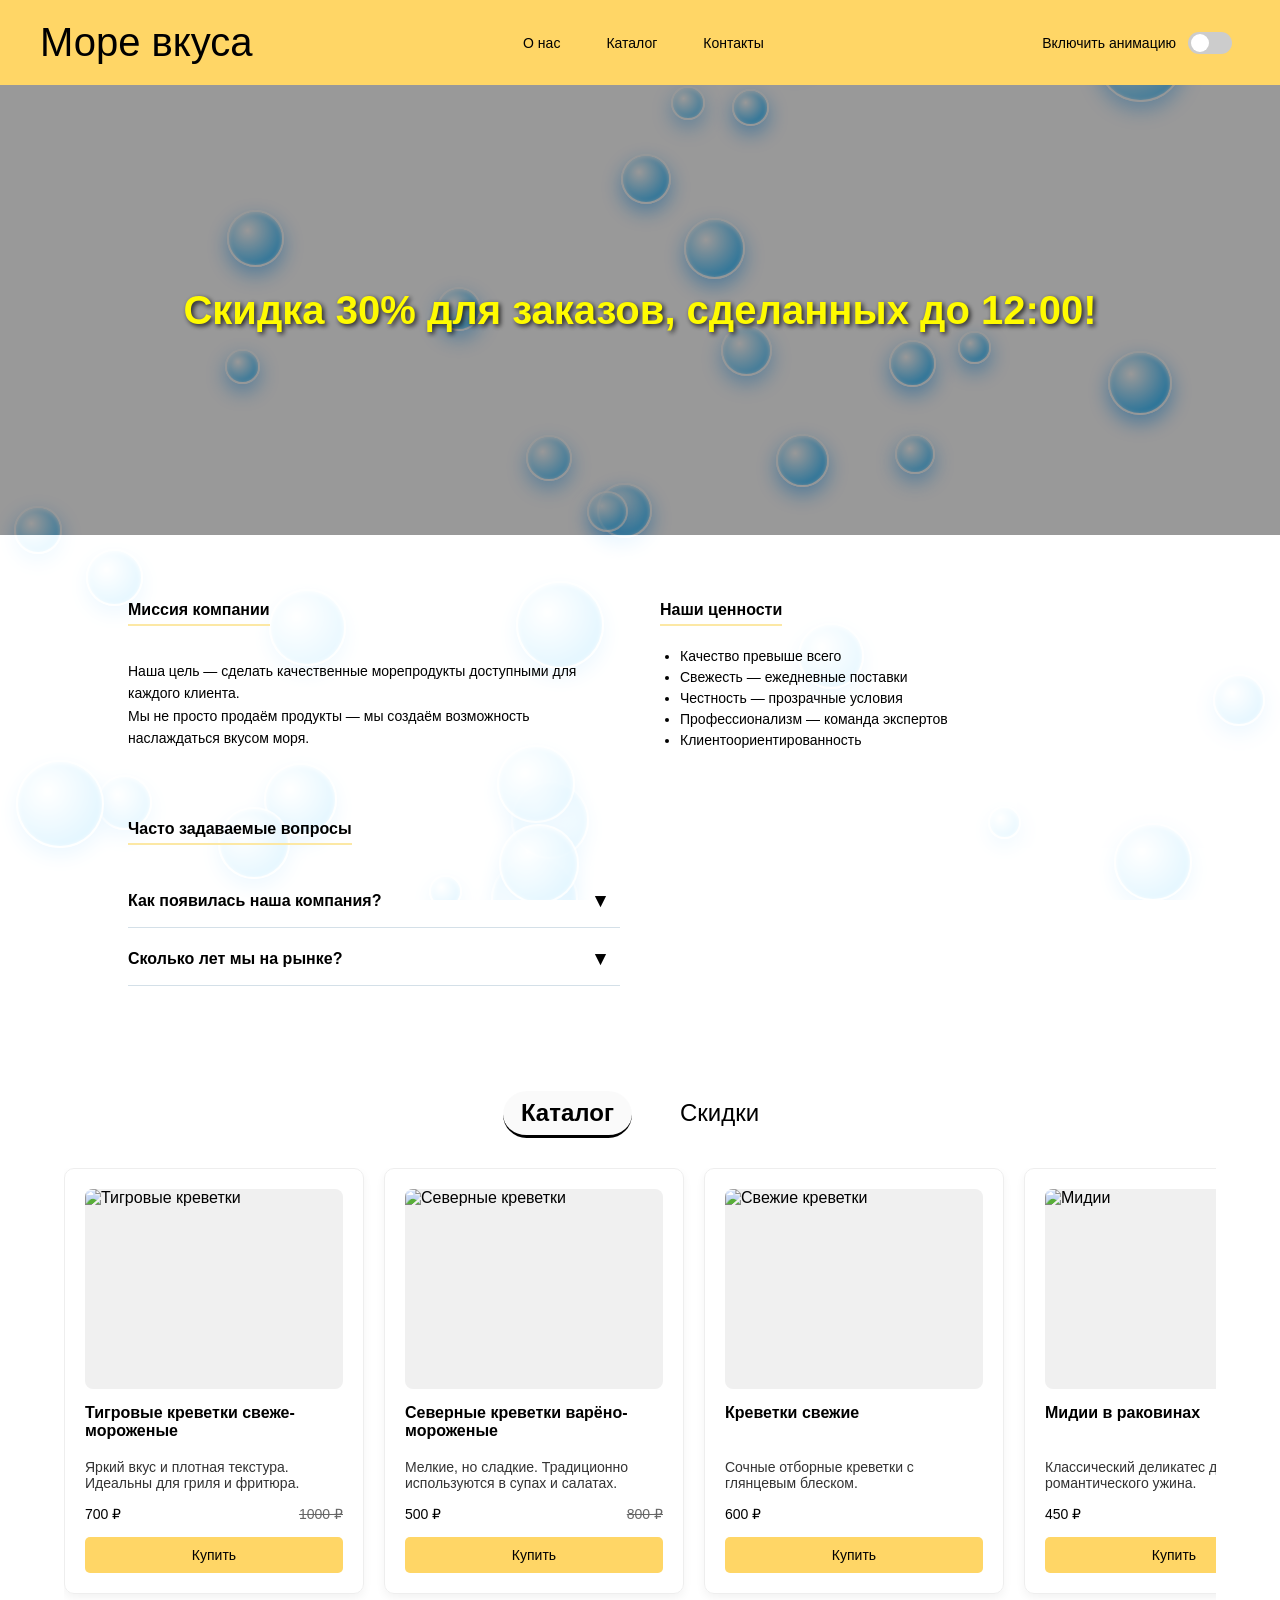
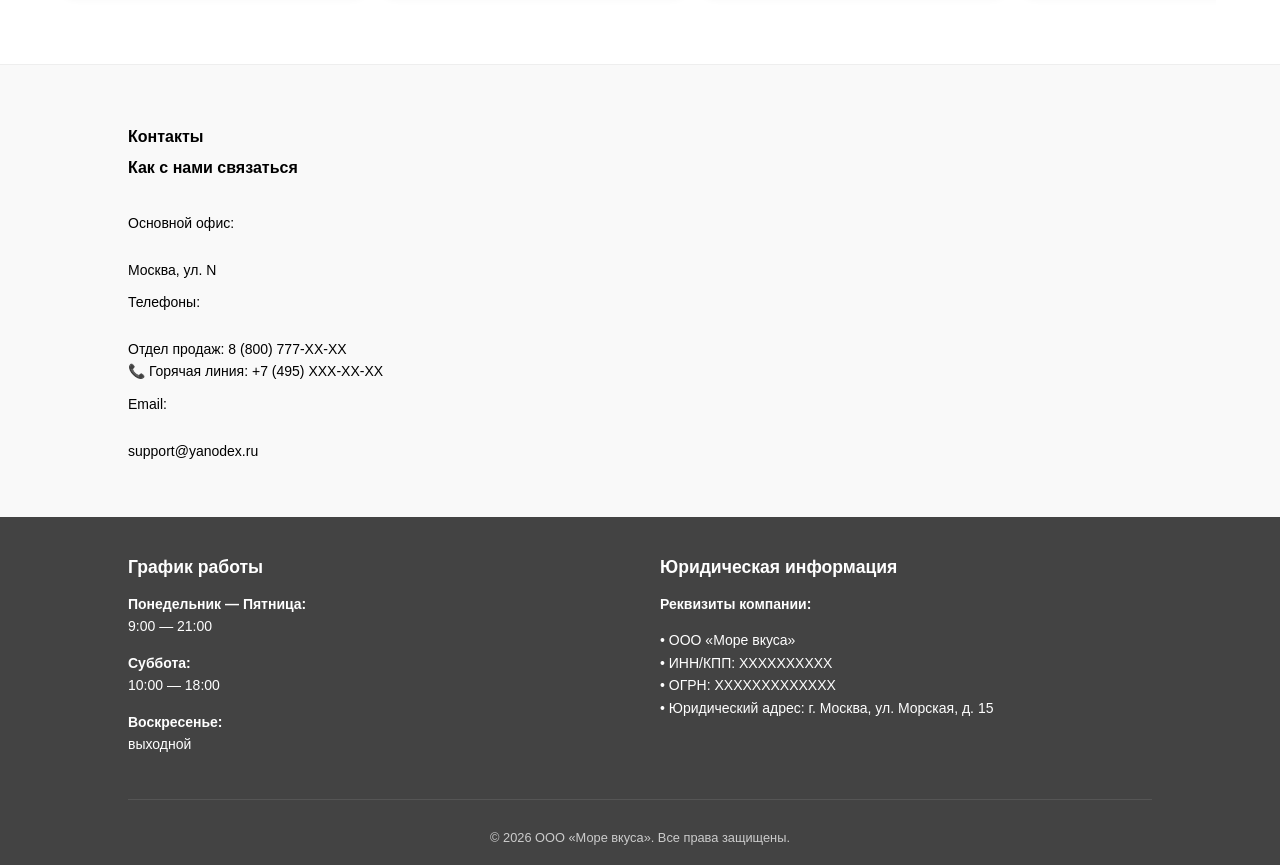
==== index.html @ c217e305 "Rename proect.html to index.html" ====
<!DOCTYPE html>
<html lang="ru">
<head>
    <meta charset="UTF-8">
    <meta name="viewport" content="width=device-width, initial-scale=1.0, user-scalable=yes">
    <title>Море вкуса</title>
    <link rel="stylesheet" href="style.css">
</head>
<body>
    <header>
        <h1 class="logo">Море вкуса</h1>
        <nav>
            <ul>
                <li><a href="#about">О нас</a></li>
                <li><a href="#catalog">Каталог</a></li>
                <li><a href="#contacts">Контакты</a></li>
            </ul>
        </nav>
        <div class="switch-container" id="animToggleContainer">
            <span>Включить анимацию</span>
            <div class="toggle-switch" id="animToggle"></div>
        </div>
    </header>
    <section class="hero">
        <div class="hero-text">Скидка 30% для заказов, сделанных до 12:00!</div>
    </section>
    <section id="about" class="about-section">
        <div class="content-wrapper">
            <!-- 1. Миссия -->
            <div class="mission-block">
                <h3>Миссия компании</h3>
                <p>Наша цель — сделать качественные морепродукты доступными для каждого клиента.<br>Мы не просто продаём продукты — мы создаём возможность наслаждаться вкусом моря.</p>
            </div>
            <div class="values-block">
                <h3>Наши ценности</h3>
                <ul class="values-list">
                    <li>Качество превыше всего</li>
                    <li>Свежесть — ежедневные поставки</li>
                    <li>Честность — прозрачные условия</li>
                    <li>Профессионализм — команда экспертов</li>
                    <li>Клиентоориентированность</li>
                </ul>
            </div>
            <div class="faq-block">
                <h3>Часто задаваемые вопросы</h3>
                <div class="faq-list">
                    <div class="faq-item">
                        <button class="faq-question">Как появилась наша компания?<span class="icon">▼</span></button>
                        <div class="faq-answer"><p>Наша компания родилась из идеи сделать жизнь людей удобнее. Группа энтузиастов объединилась, чтобы воплощать инновации и менять мир к лучшему.</p></div>
                    </div>
                    <div class="faq-item">
                        <button class="faq-question">Сколько лет мы на рынке?<span class="icon">▼</span></button>
                        <div class="faq-answer"><p>На рынке более 10 лет. За это время:</p><ul><li>Набрали серьёзный опыт</li><li>Создали надёжную клиентскую базу</li><li>Сформировали сильную команду</li><li>Не прекращаем развиваться</li></ul></div>
                    </div>
                </div>
            </div>
        </div>
    </section>
    <section id="catalog" class="catalog-section">
        <div class="tab-switch">
            <span class="tab-link active" data-tab="catalog">Каталог</span>
            <span class="tab-link" data-tab="discounts">Скидки</span>
        </div>
        <div id="tab-catalog" class="tab-content active">
            <div class="slider-container">
                <div class="product-card">
                    <img class="product-img" src="Тигровые креветки.jpeg" alt="Тигровые креветки">
                    <div class="product-title">Тигровые креветки свеже-мороженые</div>
                    <div class="product-desc">Яркий вкус и плотная текстура. Идеальны для гриля и фритюра.</div>
                    <div class="price-block"><span class="price">700 ₽</span><span class="old-price">1000 ₽</span></div>
                    <button class="order-btn">Купить</button>
                </div>
                <div class="product-card">
                    <img class="product-img" src="Северные креветки.jpeg" alt="Северные креветки">
                    <div class="product-title">Северные креветки варёно-мороженые</div>
                    <div class="product-desc">Мелкие, но сладкие. Традиционно используются в супах и салатах.</div>
                    <div class="price-block"><span class="price">500 ₽</span><span class="old-price">800 ₽</span></div>
                    <button class="order-btn">Купить</button>
                </div>
                <div class="product-card">
                    <img class="product-img" src="Свежие креветки.jpeg" alt="Свежие креветки">
                    <div class="product-title">Креветки свежие</div>
                    <div class="product-desc">Сочные отборные креветки с глянцевым блеском.</div>
                    <div class="price-block"><span class="price">600 ₽</span><span class="old-price" style="visibility: hidden;">-</span></div>
                    <button class="order-btn">Купить</button>
                </div>
                <div class="product-card">
                    <img class="product-img" src="Мидии в раковинах.jpeg" alt="Мидии">
                    <div class="product-title">Мидии в раковинах</div>
                    <div class="product-desc">Классический деликатес для романтического ужина.</div>
                    <div class="price-block"><span class="price">450 ₽</span><span class="old-price">550 ₽</span></div>
                    <button class="order-btn">Купить</button>
                </div>
                <div class="product-card">
                    <img class="product-img" src="Филе лосося.jpeg" alt="Лосось">
                    <div class="product-title">Филе лосося охлажденное</div>
                    <div class="product-desc">Премиальное качество, насыщенный цвет.</div>
                    <div class="price-block"><span class="price">1200 ₽</span><span class="old-price">1500 ₽</span></div>
                    <button class="order-btn">Купить</button>
                </div>
            </div>
        </div>
        <div id="tab-discounts" class="tab-content">
            <div class="slider-container">
                <div class="product-card">
                    <img class="product-img" src="Тигровые креветки.jpeg" alt="Тигровые креветки">
                    <div class="product-title">Тигровые креветки свеже-мороженые</div>
                    <div class="product-desc">Акция! Сочные гигантские креветки.</div>
                    <div class="price-block"><span class="price">700 ₽</span><span class="old-price">1000 ₽</span><span class="discount-badge">-30%</span></div>
                    <button class="order-btn">Купить</button>
                </div>
                <div class="product-card">
                    <img class="product-img" src="Северные креветки.jpeg" alt="Северные креветки">
                    <div class="product-title">Северные креветки варёно-мороженые</div>
                    <div class="product-desc">Сладкие и нежные, идеальная закуска.</div>
                    <div class="price-block"><span class="price">500 ₽</span><span class="old-price">800 ₽</span><span class="discount-badge">-37%</span></div>
                    <button class="order-btn">Купить</button>
                </div>
                <div class="product-card">
                    <img class="product-img" src="Мидии в раковинах.jpeg" alt="Мидии">
                    <div class="product-title">Мидии в раковинах</div>
                    <div class="product-desc">Нежнейшие мидии из чистых вод.</div>
                    <div class="price-block"><span class="price">450 ₽</span><span class="old-price">550 ₽</span><span class="discount-badge">-18%</span></div>
                    <button class="order-btn">Купить</button>
                </div>
                <div class="product-card">
                    <img class="product-img" src="Филе лосося.jpeg" alt="Лосось">
                    <div class="product-title">Филе лосося охлажденное</div>
                    <div class="product-desc">Стейки премиум-класса.</div>
                    <div class="price-block"><span class="price">1200 ₽</span><span class="old-price">1500 ₽</span><span class="discount-badge">-20%</span></div>
                    <button class="order-btn">Купить</button>
                </div>
            </div>
        </div>
    </section>
    <section id="contacts" class="contacts-section">
        <h2 class="section-title">Контакты</h2>
        <div class="contacts-grid">
            <div class="contact-col">
                <h3>Как с нами связаться</h3>
                <div class="contact-info">
                    <p><strong>Основной офис:</strong><br>Москва, ул. N</p>
                    <p><strong>Телефоны:</strong><br>Отдел продаж: 8 (800) 777-XX-XX<br>📞 Горячая линия: +7 (495) XXX-XX-XX</p>
                    <p><strong>Email:</strong><br>support@yanodex.ru</p>
                </div>
            </div>
        </div>
    </section>
    <footer class="footer">
        <div class="footer-content">
            <div class="footer-col"><h4>График работы</h4><p><strong>Понедельник — Пятница:</strong><br>9:00 — 21:00</p><p><strong>Суббота:</strong><br>10:00 — 18:00</p><p><strong>Воскресенье:</strong><br>выходной</p></div>
            <div class="footer-col"><h4>Юридическая информация</h4><p><strong>Реквизиты компании:</strong></p><ul><li>• ООО «Море вкуса»</li><li>• ИНН/КПП: XXXXXXXXXX</li><li>• ОГРН: XXXXXXXXXXXXX</li><li>• Юридический адрес: г. Москва, ул. Морская, д. 15</li></ul></div>
        </div>
        <div class="footer-bottom">© 2026 ООО «Море вкуса». Все права защищены.</div>
    </footer>
    <div class="bubbles-bg" id="bubblesContainer"></div>
    <div id="orderModal" class="modal">
        <div class="modal-content">
            <span class="close-modal">&times;</span>
            <h3>Оформление заказа</h3>
            <form id="orderForm">
                <div class="form-group"><label for="address">Адрес доставки *</label><input type="text" id="address" required placeholder="Улица, дом, квартира"></div>
                <div class="form-group"><label for="phone">Номер телефона *</label><input type="tel" id="phone" required placeholder="+7 (___) ___-__-__"></div>
                <div class="form-group"><label for="card">Номер карты *</label><input type="text" id="card" required placeholder="0000 0000 0000 0000" maxlength="19"></div>
                <button type="submit" class="submit-btn">Отправить</button>
            </form>
        </div>
    </div>
    <div id="loadingModal" class="loading-modal">
        <div class="loading-content">
            <span class="close-modal" id="closeLoading">&times;</span>
            <div class="loading-dots"><div class="dot"></div><div class="dot"></div><div class="dot"></div></div>
        </div>
    </div>
    <div id="successModal" class="success-modal">
        <div class="success-content">
            <span class="close-modal" id="closeSuccess">&times;</span>
            <div class="success-text">Отправка формы завершена!<br>Ожидайте получение заказа в течение 2 часов!</div>
            <svg class="success-checkmark" xmlns="http://www.w3.org/2000/svg" viewBox="0 0 52 52">
                <path class="checkmark-check" fill="none" d="M14.1 27.2l7.1 7.2 16.7-16.8"/>
            </svg>
        </div>
    </div>
    <script src="script.js"></script>
</body>
</html>
---- style.css ----
body {
    font-family: 'Inter', sans-serif;
    margin: 0;
    padding: 0;
    color: #000000;
    background-color: #fff;
    position: relative;
    font-size: 16px;
    font-weight: 400;
}
a { text-decoration: none; color: inherit; }
ul { list-style: none; padding: 0; margin: 0; }
.bubbles-bg {
    position: fixed;
    top: 0;
    left: 0;
    width: 100%;
    height: 100%;
    pointer-events: none;
    z-index: 0;
    overflow: hidden;
}
.bubble-static, .bubble-animated {
    position: absolute;
    border-radius: 50%;
    background: radial-gradient(circle at 35% 35%, #ffffff, #00aaff);
    box-shadow: 0 8px 20px rgba(0, 150, 255, 0.5), inset 0 1px 4px rgba(255,255,255,0.9);
    border: 2px solid rgba(255, 255, 255, 0.95);
    will-change: transform;
}
@keyframes floatUp {
    0% { transform: translateY(0) translateX(0) scale(1); opacity: 0.95; }
    50% { transform: translateY(-50vh) translateX(15px) scale(1.1); opacity: 0.85; }
    100% { transform: translateY(-110vh) translateX(-15px) scale(0.7); opacity: 0; }
}
header {
    background-color: #FFD666;
    padding: 20px 40px;
    display: flex;
    justify-content: space-between;
    align-items: center;
    flex-wrap: wrap;
    gap: 10px 20px;
    position: relative;
    z-index: 10;
    color: #000000;
}
.logo { font-size: 2.5rem; font-weight: normal; margin: 0; }
nav ul { display: flex; gap: 30px; align-items: center; flex-wrap: wrap; }
nav a {
    font-size: 0.875rem;
    font-weight: 400;
    color: #000000;
    transition: all 0.2s ease;
    padding: 5px 8px;
    border-radius: 8px;
}
nav a:hover {
    background-color: rgba(0,0,0,0.05);
    transform: translateY(-1px);
    color: #FFC117;
}
nav a:active {
    transform: translateY(1px);
    color: #BE9010;
}
.switch-container {
    display: flex;
    align-items: center;
    gap: 12px;
    font-size: 0.875rem;
    font-weight: 400;
    cursor: pointer;
    user-select: none;
    white-space: nowrap;
    color: #000000;
    padding: 5px 8px;
    border-radius: 30px;
    transition: background 0.2s;
}
.switch-container:hover { background-color: rgba(0,0,0,0.05); }
.switch-container:active { transform: scale(0.98); }
.toggle-switch {
    width: 44px; height: 22px; background-color: #ccc; border-radius: 22px;
    position: relative; cursor: pointer; transition: background-color 0.25s ease;
}
.toggle-switch::after {
    content: ''; position: absolute; width: 18px; height: 18px;
    background-color: white; border-radius: 50%; top: 2px; left: 3px;
    transition: left 0.25s ease;
}
.toggle-switch.active { background-color: #2c7da0; }
.toggle-switch.active::after { left: 23px; }
.hero {
    position: relative;
    height: 50vh;
    background-image: url('Баннер.jpg');
    background-size: cover;
    background-position: center;
    display: flex;
    justify-content: center;
    align-items: center;
    z-index: 1;
}
.hero::before {
    content: '';
    position: absolute;
    top: 0;
    left: 0;
    width: 100%;
    height: 100%;
    background: rgba(0, 0, 0, 0.4);
    z-index: 1;
}
.hero-text {
    position: relative;
    z-index: 2;
    font-size: 2.5rem;
    color: #fffb00;
    font-weight: bold;
    text-shadow: 2px 2px 5px rgba(0,0,0,0.8);
    text-align: center;
    padding: 20px;
}
.about-section {
    padding: 50px 10%;
    background: rgba(255, 255, 255, 0.85);
    position: relative;
    z-index: 1;
}
.content-wrapper {
    display: grid;
    grid-template-columns: 1fr 1fr;
    gap: 40px;
    align-items: start;
}
.mission-block {
    grid-column: 1;
    grid-row: 1;
}
.values-block {
    grid-column: 2;
    grid-row: 1 / 3;
}
.faq-block {
    grid-column: 1;
    grid-row: 2;
}
h3, .section-title, .product-title, .faq-question {
    font-size: 1rem;
    font-weight: 700;
}
h3 {
    border-bottom: 2px solid #fce8a5;
    display: inline-block;
    padding-bottom: 5px;
    margin-bottom: 20px;
    color: #000000;
}
p, .about-section p, .faq-answer p, .faq-answer li,
.contact-info p, .contact-info strong,
.footer-col p, .footer-col li,
.values-list li,
.modal-content p, .success-text,
.form-group label,
.tab-content p:not(.product-desc):not(.price-block) {
    font-size: 0.875rem;
    font-weight: 400;
    color: #000000;
    line-height: 1.6;
}
.values-list {
    padding-left: 0;
    margin-left: 20px;
}
.values-list li {
    list-style-type: disc;
    list-style-position: outside;
    line-height: 1.5;
}
.faq-list { margin-top: 10px; }
.faq-item { border-bottom: 1px solid #d4e0e8; margin-bottom: 5px; }
.faq-question {
    background: none; border: none; width: 100%; text-align: left;
    padding: 15px 10px 15px 0;
    cursor: pointer; display: flex; justify-content: space-between;
    align-items: center;
    transition: all 0.2s;
    border-radius: 8px;
}
.faq-question:hover {
    background-color: rgba(0,0,0,0.03);
    padding-left: 8px;
}
.faq-question:active { transform: scale(0.99); }
.faq-question .icon { font-size: 1.2rem; transition: transform 0.2s; color: #000000; }
.faq-item.active .faq-question .icon { transform: rotate(180deg); }
.faq-answer {
    max-height: 0; overflow: hidden; transition: max-height 0.3s ease-out;
}
.faq-item.active .faq-answer {
    max-height: 250px; transition: max-height 0.4s ease-in; margin-bottom: 15px;
}
.catalog-section {
    padding: 50px 5%;
    background: rgba(255, 255, 255, 0.88);
    position: relative;
    z-index: 1;
}
.tab-switch {
    display: flex; justify-content: center; gap: 30px; margin-bottom: 30px;
}
.tab-switch span {
    font-size: 1.5rem;
    font-weight: 400;
    cursor: pointer; padding: 8px 18px; border-bottom: 3px solid transparent;
    color: #000000; transition: all 0.2s; border-radius: 40px;
}
.tab-switch span:hover {
    background-color: rgba(0,0,0,0.04);
    transform: translateY(-2px);
}
.tab-switch span:active { transform: translateY(1px); }
.tab-switch span.active {
    color: #000000; border-bottom-color: #000000; font-weight: bold;
    background-color: rgba(0,0,0,0.02);
}
.tab-content { display: none; }
.tab-content.active { display: block; }
.slider-container {
    width: 100%; overflow-x: auto; scroll-snap-type: x mandatory;
    display: flex; gap: 20px; padding-bottom: 20px; scrollbar-width: thin;
}
.slider-container::-webkit-scrollbar { height: 8px; }
.slider-container::-webkit-scrollbar-thumb { background: #ccc; border-radius: 4px; }
.product-card {
    flex: 0 0 300px;
    scroll-snap-align: start;
    border: 1px solid #eee;
    border-radius: 10px;
    padding: 20px;
    display: flex;
    flex-direction: column;
    background: rgba(255, 255, 255, 0.95);
    box-shadow: 0 4px 10px rgba(0,0,0,0.05);
    transition: transform 0.2s, box-shadow 0.2s;
    color: #000000;
    box-sizing: border-box;
}
.product-card:hover {
    transform: translateY(-8px);
    box-shadow: 0 12px 20px rgba(0,0,0,0.1);
}
.product-img {
    width: 100%;
    height: 200px;
    object-fit: cover;
    border-radius: 8px;
    margin-bottom: 15px;
    background-color: #f0f0f0;
    transition: transform 0.2s;
}
.product-card:hover .product-img {
    transform: scale(1.02);
}
.product-title {
    margin-bottom: 10px;
    height: 45px;
    color: #000000;
}
.product-desc {
    font-size: 0.875rem;
    font-weight: 400;
    color: #333;
    margin-bottom: 15px;
    flex-grow: 1;
}
.price-block {
    display: flex; justify-content: space-between; align-items: center;
    margin-bottom: 15px;
    font-size: 0.875rem;
    font-weight: 400;
    color: #000000;
}
.price { color: #000000; }
.old-price { text-decoration: line-through; color: #666; font-size: 0.875rem; }
.discount-badge {
    background-color: #FF0000;
    color: white;
    padding: 3px 8px;
    border-radius: 10px;
    font-size: 0.875rem;
    font-weight: 400;
}
.order-btn,
.submit-btn {
    background-color: #FFD666;
    color: #000000;
    border: none;
    padding: 10px;
    width: 100%;
    border-radius: 5px;
    cursor: pointer;
    font-size: 0.875rem;
    font-weight: 400;
    transition: all 0.2s;
}
.order-btn:hover,
.submit-btn:hover {
    background-color: #FFC117;
    transform: scale(1.02);
}
.order-btn:active,
.submit-btn:active {
    background-color: #BE9010;
    transform: scale(0.98);
}
.modal {
    display: none;
    position: fixed;
    top: 0;
    left: 0;
    width: 100%;
    height: 100%;
    background: rgba(0,0,0,0.5);
    z-index: 1000;
    justify-content: center;
    align-items: center;
}
.modal-content {
    background: #fff;
    padding: 30px;
    border-radius: 16px;
    max-width: 400px;
    width: 90%;
    position: relative;
    box-shadow: 0 10px 30px rgba(0,0,0,0.3);
    color: #000000;
    animation: fadeInScale 0.2s ease;
}
@keyframes fadeInScale {
    from { opacity: 0; transform: scale(0.95); }
    to { opacity: 1; transform: scale(1); }
}
.modal-content h3 { margin-top: 0; text-align: center; color: #000000; }
.close-modal {
    position: absolute;
    top: 12px;
    right: 15px;
    font-size: 28px;
    font-weight: bold;
    cursor: pointer;
    color: #333;
    background: rgba(255, 255, 255, 0.85);
    width: 32px;
    height: 32px;
    line-height: 30px;
    text-align: center;
    border-radius: 50%;
    transition: 0.2s;
    z-index: 1010;
}
.close-modal:hover {
    background: #e0e0e0;
    color: #FFC117;
    transform: scale(1.05);
}
.close-modal:active {
    transform: scale(0.95);
    color: #BE9010;
}
.form-group { margin-bottom: 15px; }
.form-group label { display: block; margin-bottom: 5px; font-weight: 400; color: #000000; }
.form-group input {
    width: 100%; padding: 10px; border: 1px solid #ccc; border-radius: 8px;
    font-size: 1rem; box-sizing: border-box; color: #000000;
    transition: border 0.2s, box-shadow 0.2s;
}
.form-group input:focus {
    outline: none;
    border-color: #00aaff;
    box-shadow: 0 0 0 2px rgba(0,170,255,0.2);
}
.loading-modal {
    display: none;
    position: fixed;
    top: 0;
    left: 0;
    width: 100%;
    height: 100%;
    background: rgba(0,0,0,0.5);
    z-index: 1100;
    justify-content: center;
    align-items: center;
}
.loading-content {
    background: #fff;
    width: 400px;
    height: 300px;
    border-radius: 16px;
    position: relative;
    display: flex;
    justify-content: center;
    align-items: center;
    animation: fadeInScale 0.2s ease;
}
.loading-dots { display: flex; gap: 20px; }
.dot {
    width: 30px;
    height: 30px;
    border-radius: 50%;
    background: #D9D9D9; /* начальный цвет */
    animation: bounce 1.4s infinite ease-in-out both;
}
.dot:nth-child(1) { animation-delay: -0.32s; }
.dot:nth-child(2) { animation-delay: -0.16s; }
@keyframes bounce {
    0%, 80%, 100% {
        transform: scale(0);
        background: #D9D9D9;
    }
    40% {
        transform: scale(1);
        background: #3FA8FF;
    }
}
.success-modal {
    display: none;
    position: fixed;
    top: 0;
    left: 0;
    width: 100%;
    height: 100%;
    background: rgba(0,0,0,0.5);
    z-index: 1200;
    justify-content: center;
    align-items: center;
}
.success-content {
    background: #fff;
    width: 400px;
    height: 300px;
    border-radius: 16px;
    position: relative;
    display: flex;
    flex-direction: column;
    justify-content: center;
    align-items: center;
    text-align: center;
    padding: 20px;
    animation: fadeInScale 0.2s ease;
}
.success-checkmark { 
    width: 100px; 
    height: 100px; 
    margin-top: 20px;
    margin-bottom: 0;
}
.checkmark-check {
    transform-origin: 50% 50%; 
    stroke-dasharray: 60; 
    stroke-dashoffset: 60;
    stroke: #4caf50;
    stroke-width: 4;
    stroke-linecap: round;
    stroke-linejoin: round;
    fill: none;
    animation: stroke 0.5s cubic-bezier(0.65, 0, 0.45, 1) 0.2s forwards;
}
@keyframes stroke { 
    100% { stroke-dashoffset: 0; } 
}
.success-text { font-size: 0.875rem; color: #000000; line-height: 1.5; }
.contacts-section {
    padding: 50px 10%;
    background: rgba(249, 249, 249, 0.9);
    border-top: 1px solid #eee;
    position: relative;
    z-index: 1;
}
.contacts-grid { display: flex; flex-wrap: wrap; gap: 40px; }
.contact-col { flex: 1; min-width: 250px; }
.contact-col h3 { margin-top: 0; border: none; color: #000000; }
.contact-info p { margin: 5px 0; color: #000000; }
.contact-info strong { display: block; margin-top: 10px; margin-bottom: 2px; color: #000000; }
.footer {
    background-color: rgba(51, 51, 51, 0.92);
    color: #ffffff;
    padding: 40px 10% 20px;
    position: relative;
    z-index: 1;
}
.footer-content {
    display: flex;
    flex-wrap: wrap;
    gap: 40px;
    margin-bottom: 30px;
    padding-bottom: 30px;
    border-bottom: 1px solid #555;
}
.footer-col {
    flex: 1 1 200px;
    min-width: 180px;
}
.footer-col h4 { color: #ffffff; margin-top: 0; margin-bottom: 15px; font-size: 1.1rem; }
.footer-col p, .footer-col ul, .footer-col li { color: #ffffff; }
.footer-bottom { text-align: center; font-size: 0.8rem; color: #cccccc; }
@media (max-width: 768px) {
    .hero { height: 40vh; }
    .hero-text { font-size: 1.5rem; padding: 15px; }
}
@media (max-width: 1024px) {
    header { padding: 15px 30px; }
    .logo { font-size: 2rem; }
    nav ul { gap: 20px; }
    .about-section, .catalog-section, .contacts-section, .footer { 
        padding-left: 6%; 
        padding-right: 6%; 
    }
    .content-wrapper { gap: 30px; }
    .product-card { flex: 0 0 280px; padding: 15px; }
    .product-img { height: 170px; }
    .modal-content, .loading-content, .success-content { 
        max-width: 90%; 
        width: 450px; 
    }
}
@media (max-width: 767px) {
    header { 
        padding: 10px 15px;
        flex-direction: row;
        flex-wrap: wrap;
        gap: 8px 15px;
    }
    .logo { font-size: 1.4rem; }
    nav ul { gap: 8px; flex-wrap: wrap; }
    nav a { 
        font-size: 0.625rem;
        padding: 4px 6px;
    }
    .switch-container {
        font-size: 0.625rem;
        gap: 6px;
    }
    .switch-container span {
        font-size: 0.625rem;
    }
    .hero { height: 35vh; }
    .hero-text { 
        font-size: 1.3rem; 
        padding: 10px;
    }
    .about-section, .catalog-section, .contacts-section, .footer { 
        padding-left: 4%; 
        padding-right: 4%;
        padding-top: 30px;
        padding-bottom: 30px;
    }
    .content-wrapper {
        display: flex;
        flex-direction: column;
        gap: 25px;
    }
    .mission-block { order: 1; }
    .values-block { order: 2; }
    .faq-block   { order: 3; }
    h3, .section-title, .product-title, .faq-question {
        font-size: 0.75rem;
        font-weight: 700;
    }
    h3 { 
        font-size: 0.75rem;
        margin-bottom: 15px;
    }
    .about-section p, .faq-answer p, .faq-answer li,
    .contact-info p, .contact-info strong,
    .footer-col p, .footer-col li,
    .values-list li,
    .modal-content p, .success-text,
    .form-group label,
    .tab-content p:not(.product-desc):not(.price-block) {
        font-size: 0.625rem;
        font-weight: 400;
    }
    .product-desc,
    .price-block,
    .price,
    .old-price,
    .discount-badge,
    .order-btn,
    .submit-btn {
        font-size: 0.875rem;
        font-weight: 400;
    }   
    .faq-list { margin-top: 15px; }
    .values-list { margin-top: 10px; }
    .product-card {
        flex: 0 0 300px;
        width: 300px;
        height: 450px;
        padding: 10px;
        box-sizing: border-box;
        scroll-snap-align: center;
        display: flex;
        flex-direction: column;
        justify-content: space-between;
    }
    .product-img {
        width: 250px;
        height: 250px;
        object-fit: cover;
        margin: 0 auto 10px auto;
        border-radius: 8px;
    }
    .product-title {
        height: auto;
        font-size: 0.875rem;
        margin-bottom: 5px;
        text-align: left;
    }
    .product-desc {
        font-size: 0.875rem;
        margin-bottom: 8px;
        text-align: left;
        flex-grow: 0;
    }
    .price-block {
        font-size: 0.875rem;
        margin-bottom: 8px;
        justify-content: space-between;
    }
    .order-btn {
        font-size: 0.875rem;
        padding: 8px;
        margin-top: auto;
    }
    .tab-switch {
        gap: 15px;
        margin-bottom: 20px;
    }
    .tab-switch span {
        font-size: 0.75rem;
        font-weight: 400;
        padding: 6px 15px;
    }
    .modal-content, .loading-content, .success-content { 
        width: 92%; 
        padding: 20px; 
        max-width: 350px;
    }
    .loading-content { 
        width: 280px; 
        height: 220px; 
    }
    .success-content { 
        width: 280px; 
        height: 280px;
        flex-direction: column;
        justify-content: center;
    }
    .success-checkmark {
        width: 80px;
        height: 80px;
        margin-top: 15px;
    }
    .success-text { 
        font-size: 0.875rem;
    }
    .dot { 
        width: 22px; 
        height: 22px; 
    }
    .close-modal { 
        font-size: 24px; 
        width: 28px; 
        height: 28px; 
        line-height: 26px; 
        top: 8px; 
        right: 12px; 
    }
    .contacts-grid {
        flex-direction: column;
        gap: 20px;
    }
    .footer-content {
        gap: 20px;
    }
    .footer-col {
        flex: 1 1 150px;
        min-width: 120px;
    }
}
@media (max-width: 480px) {
    .logo { font-size: 1.2rem; }
    .hero-text { font-size: 1.0rem; }
    nav ul { 
        gap: 5px;
        flex-wrap: wrap;
        justify-content: center;
    }
    nav a { 
        font-size: 0.6rem;
        padding: 3px 5px;
    }
    .switch-container span {
        display: none;
    }
    .product-card {
        flex: 0 0 280px;
        width: 280px;
        height: 450px;
        padding: 8px;
    }
    .product-img {
        width: 230px;
        height: 230px;
    }
    .footer-col {
        flex: 1 1 100%;
        min-width: 100%;
    }
}
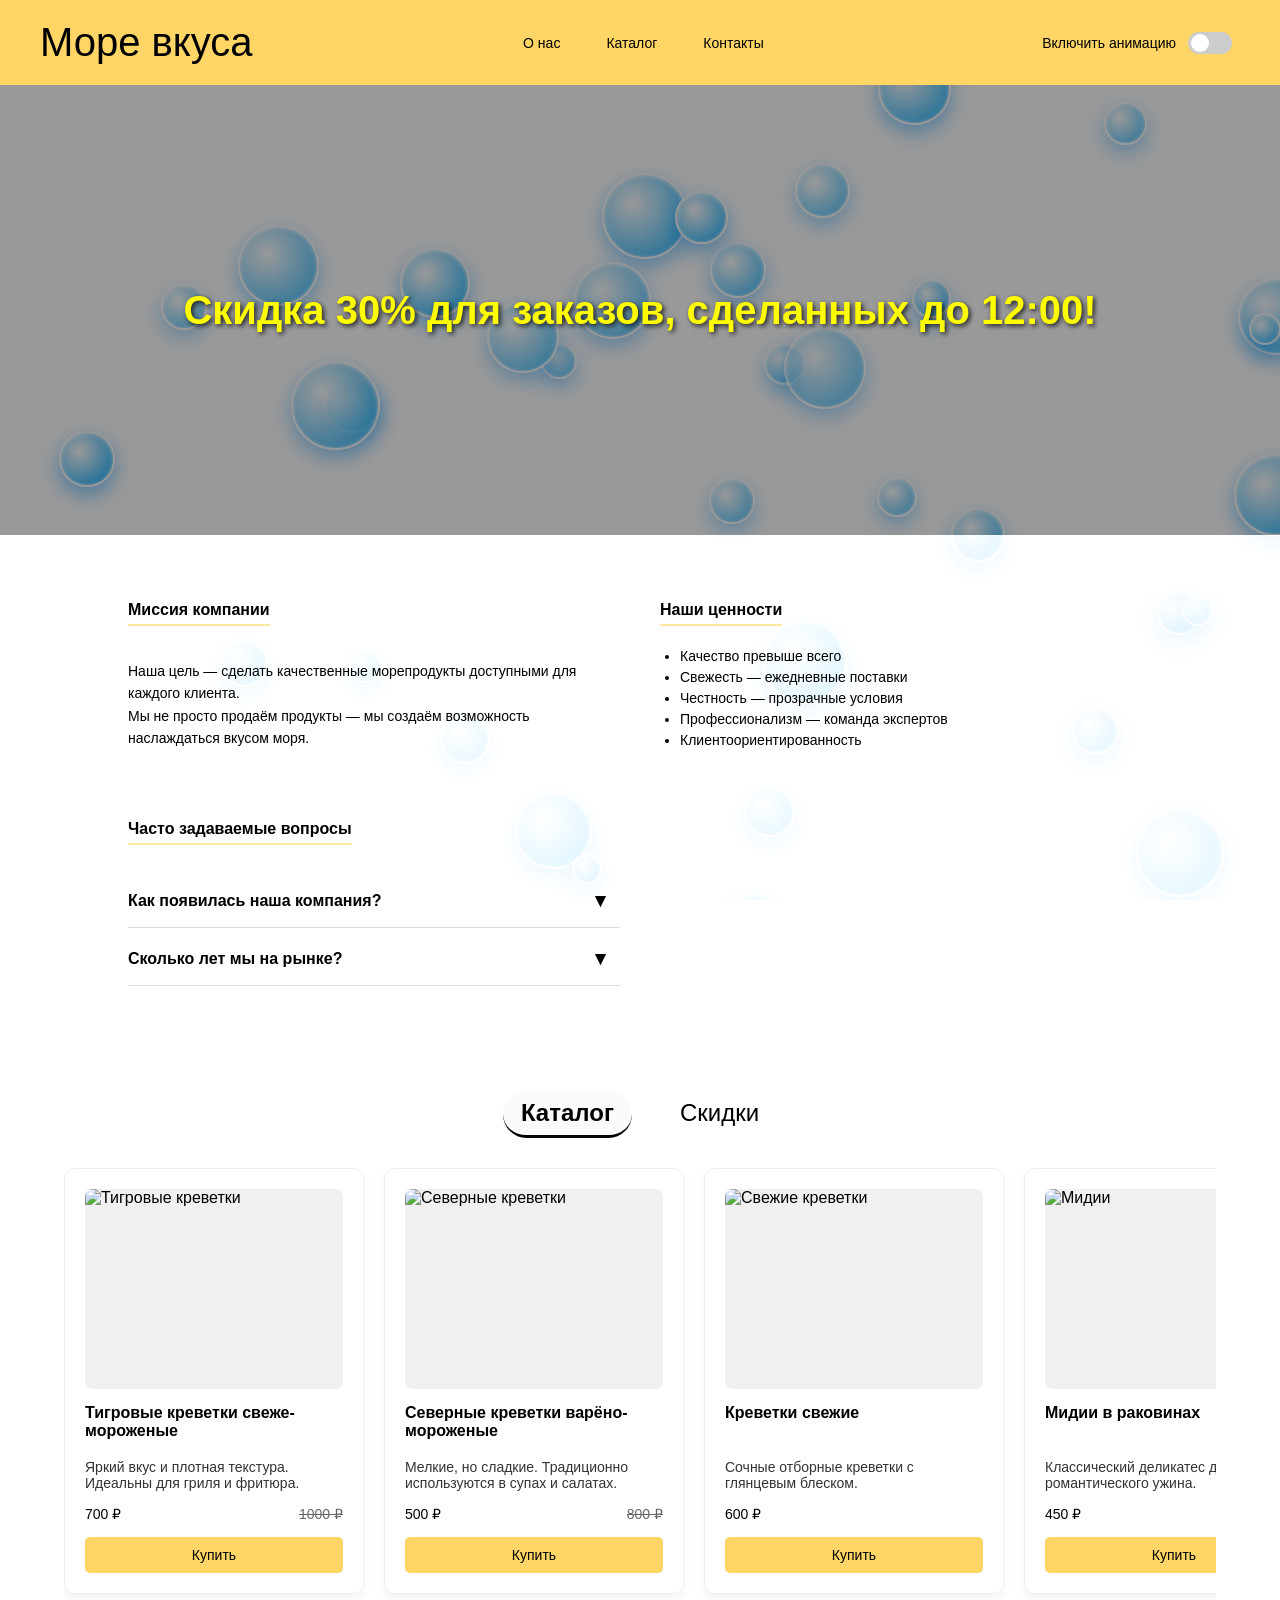
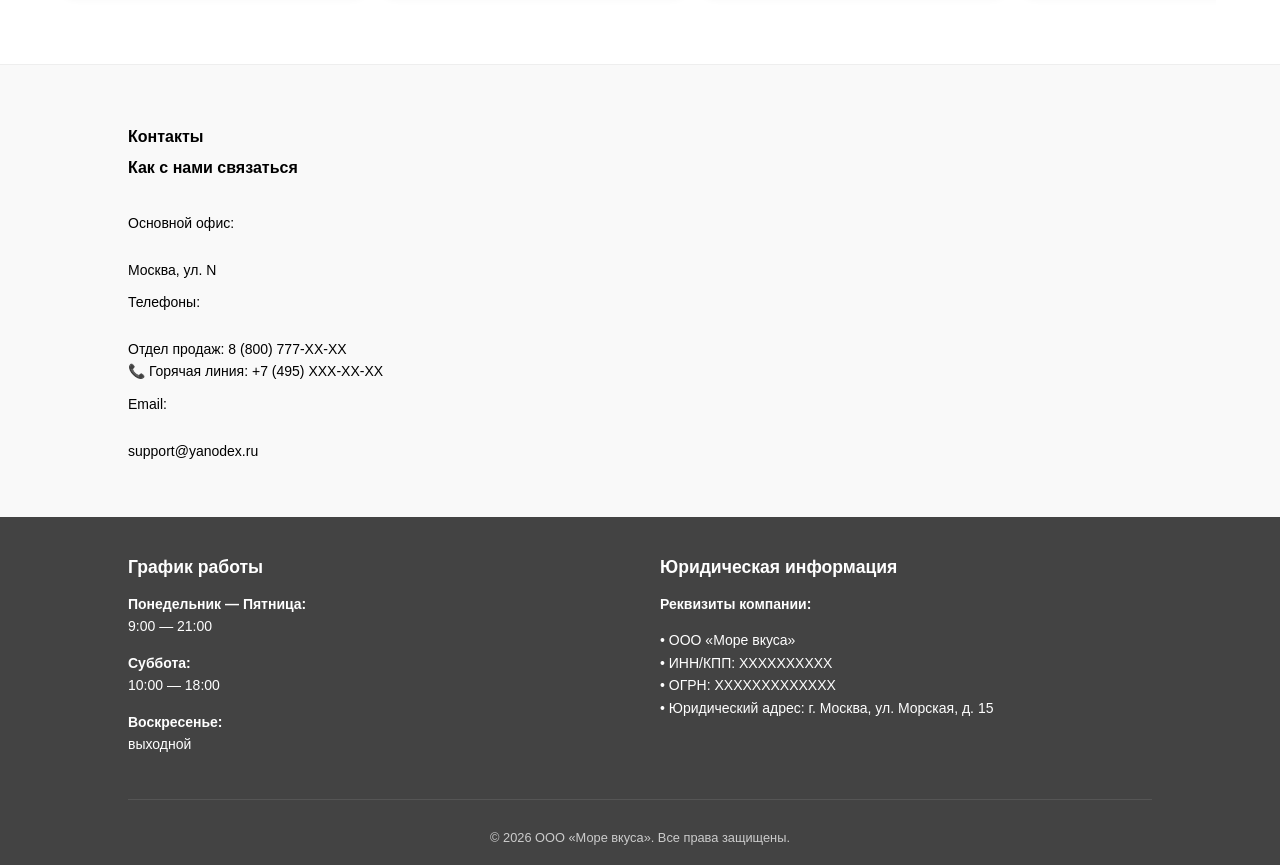
==== commit 379b044d: "Update index.html" ====
--- a/index.html
+++ b/index.html
@@ -26,7 +26,6 @@
     </section>
     <section id="about" class="about-section">
         <div class="content-wrapper">
-            <!-- 1. Миссия -->
             <div class="mission-block">
                 <h3>Миссия компании</h3>
                 <p>Наша цель — сделать качественные морепродукты доступными для каждого клиента.<br>Мы не просто продаём продукты — мы создаём возможность наслаждаться вкусом моря.</p>
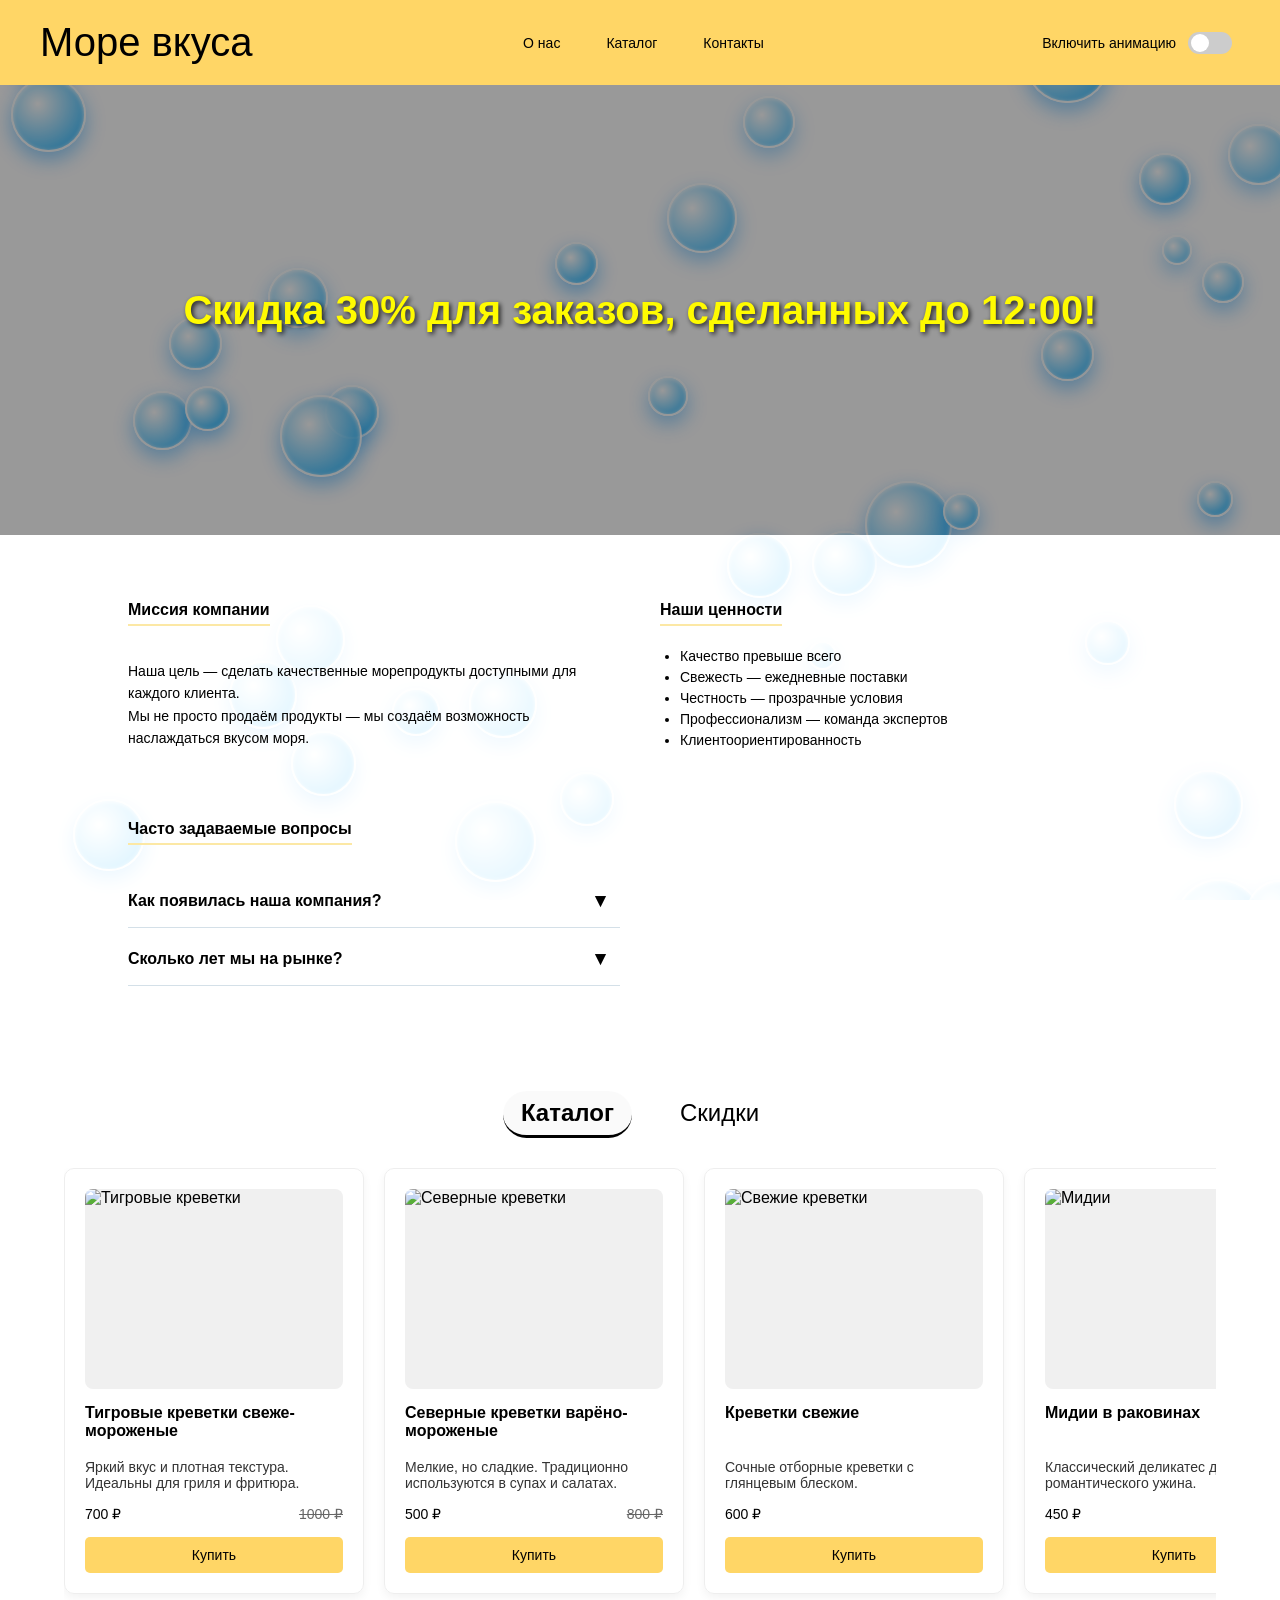
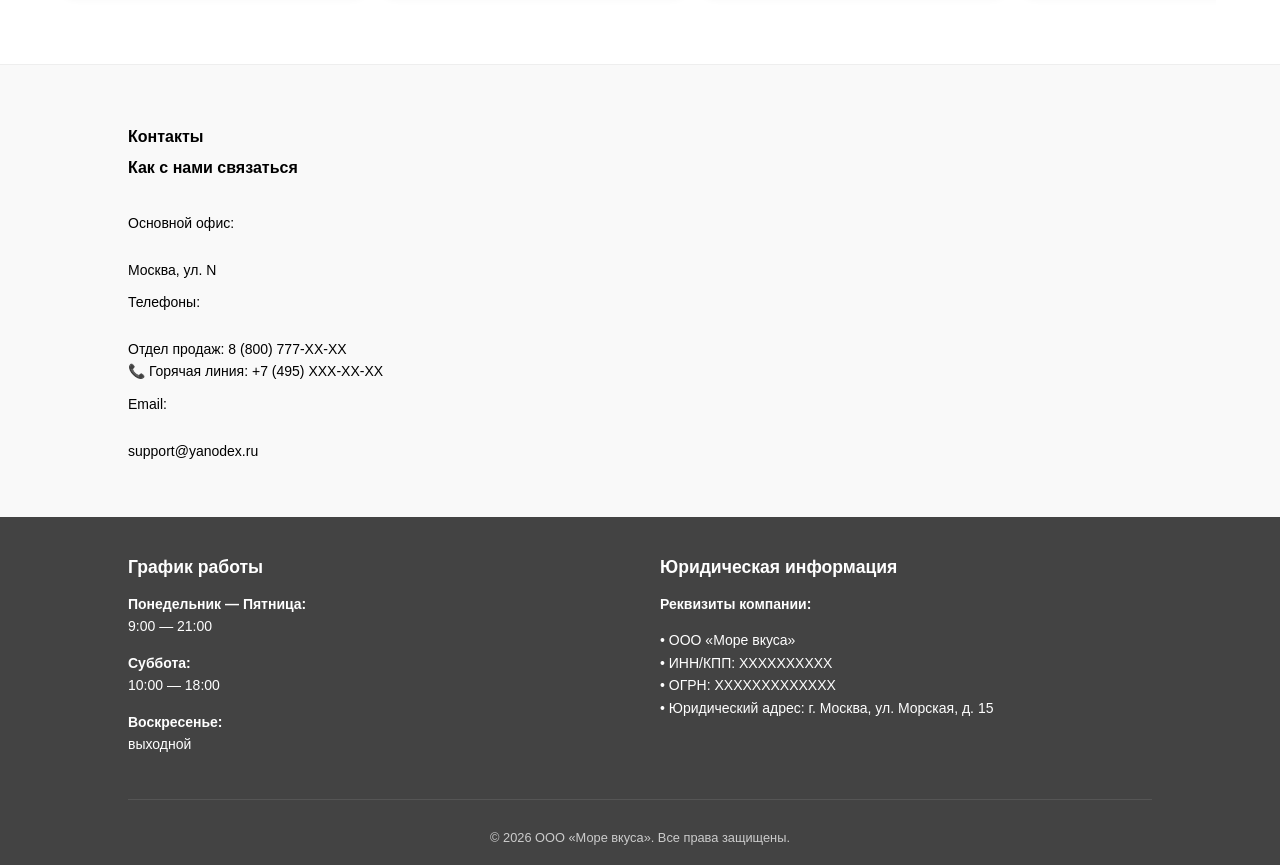
==== commit 7e76054a: "Update index.html" ====
--- a/index.html
+++ b/index.html
@@ -63,35 +63,35 @@
         <div id="tab-catalog" class="tab-content active">
             <div class="slider-container">
                 <div class="product-card">
-                    <img class="product-img" src="Тигровые креветки.jpeg" alt="Тигровые креветки">
+                    <img class="product-img" src="images/tigrovie.jpeg" alt="Тигровые креветки">
                     <div class="product-title">Тигровые креветки свеже-мороженые</div>
                     <div class="product-desc">Яркий вкус и плотная текстура. Идеальны для гриля и фритюра.</div>
                     <div class="price-block"><span class="price">700 ₽</span><span class="old-price">1000 ₽</span></div>
                     <button class="order-btn">Купить</button>
                 </div>
                 <div class="product-card">
-                    <img class="product-img" src="Северные креветки.jpeg" alt="Северные креветки">
+                    <img class="product-img" src="images/sevcrevetki.jpeg" alt="Северные креветки">
                     <div class="product-title">Северные креветки варёно-мороженые</div>
                     <div class="product-desc">Мелкие, но сладкие. Традиционно используются в супах и салатах.</div>
                     <div class="price-block"><span class="price">500 ₽</span><span class="old-price">800 ₽</span></div>
                     <button class="order-btn">Купить</button>
                 </div>
                 <div class="product-card">
-                    <img class="product-img" src="Свежие креветки.jpeg" alt="Свежие креветки">
+                    <img class="product-img" src="images/crevetkisvez.jpeg" alt="Свежие креветки">
                     <div class="product-title">Креветки свежие</div>
                     <div class="product-desc">Сочные отборные креветки с глянцевым блеском.</div>
                     <div class="price-block"><span class="price">600 ₽</span><span class="old-price" style="visibility: hidden;">-</span></div>
                     <button class="order-btn">Купить</button>
                 </div>
                 <div class="product-card">
-                    <img class="product-img" src="Мидии в раковинах.jpeg" alt="Мидии">
+                    <img class="product-img" src="images/midee.jpeg" alt="Мидии">
                     <div class="product-title">Мидии в раковинах</div>
                     <div class="product-desc">Классический деликатес для романтического ужина.</div>
                     <div class="price-block"><span class="price">450 ₽</span><span class="old-price">550 ₽</span></div>
                     <button class="order-btn">Купить</button>
                 </div>
                 <div class="product-card">
-                    <img class="product-img" src="Филе лосося.jpeg" alt="Лосось">
+                    <img class="product-img" src="images/losos.jpeg" alt="Лосось">
                     <div class="product-title">Филе лосося охлажденное</div>
                     <div class="product-desc">Премиальное качество, насыщенный цвет.</div>
                     <div class="price-block"><span class="price">1200 ₽</span><span class="old-price">1500 ₽</span></div>
@@ -102,28 +102,28 @@
         <div id="tab-discounts" class="tab-content">
             <div class="slider-container">
                 <div class="product-card">
-                    <img class="product-img" src="Тигровые креветки.jpeg" alt="Тигровые креветки">
+                    <img class="product-img" src="images/tigrovie.jpeg" alt="Тигровые креветки">
                     <div class="product-title">Тигровые креветки свеже-мороженые</div>
                     <div class="product-desc">Акция! Сочные гигантские креветки.</div>
                     <div class="price-block"><span class="price">700 ₽</span><span class="old-price">1000 ₽</span><span class="discount-badge">-30%</span></div>
                     <button class="order-btn">Купить</button>
                 </div>
                 <div class="product-card">
-                    <img class="product-img" src="Северные креветки.jpeg" alt="Северные креветки">
+                    <img class="product-img" src="images/sevcrevetki.jpeg" alt="Северные креветки">
                     <div class="product-title">Северные креветки варёно-мороженые</div>
                     <div class="product-desc">Сладкие и нежные, идеальная закуска.</div>
                     <div class="price-block"><span class="price">500 ₽</span><span class="old-price">800 ₽</span><span class="discount-badge">-37%</span></div>
                     <button class="order-btn">Купить</button>
                 </div>
                 <div class="product-card">
-                    <img class="product-img" src="Мидии в раковинах.jpeg" alt="Мидии">
+                    <img class="product-img" src="images/midee.jpeg" alt="Мидии">
                     <div class="product-title">Мидии в раковинах</div>
                     <div class="product-desc">Нежнейшие мидии из чистых вод.</div>
                     <div class="price-block"><span class="price">450 ₽</span><span class="old-price">550 ₽</span><span class="discount-badge">-18%</span></div>
                     <button class="order-btn">Купить</button>
                 </div>
                 <div class="product-card">
-                    <img class="product-img" src="Филе лосося.jpeg" alt="Лосось">
+                    <img class="product-img" src="images/losos.jpeg" alt="Лосось">
                     <div class="product-title">Филе лосося охлажденное</div>
                     <div class="product-desc">Стейки премиум-класса.</div>
                     <div class="price-block"><span class="price">1200 ₽</span><span class="old-price">1500 ₽</span><span class="discount-badge">-20%</span></div>
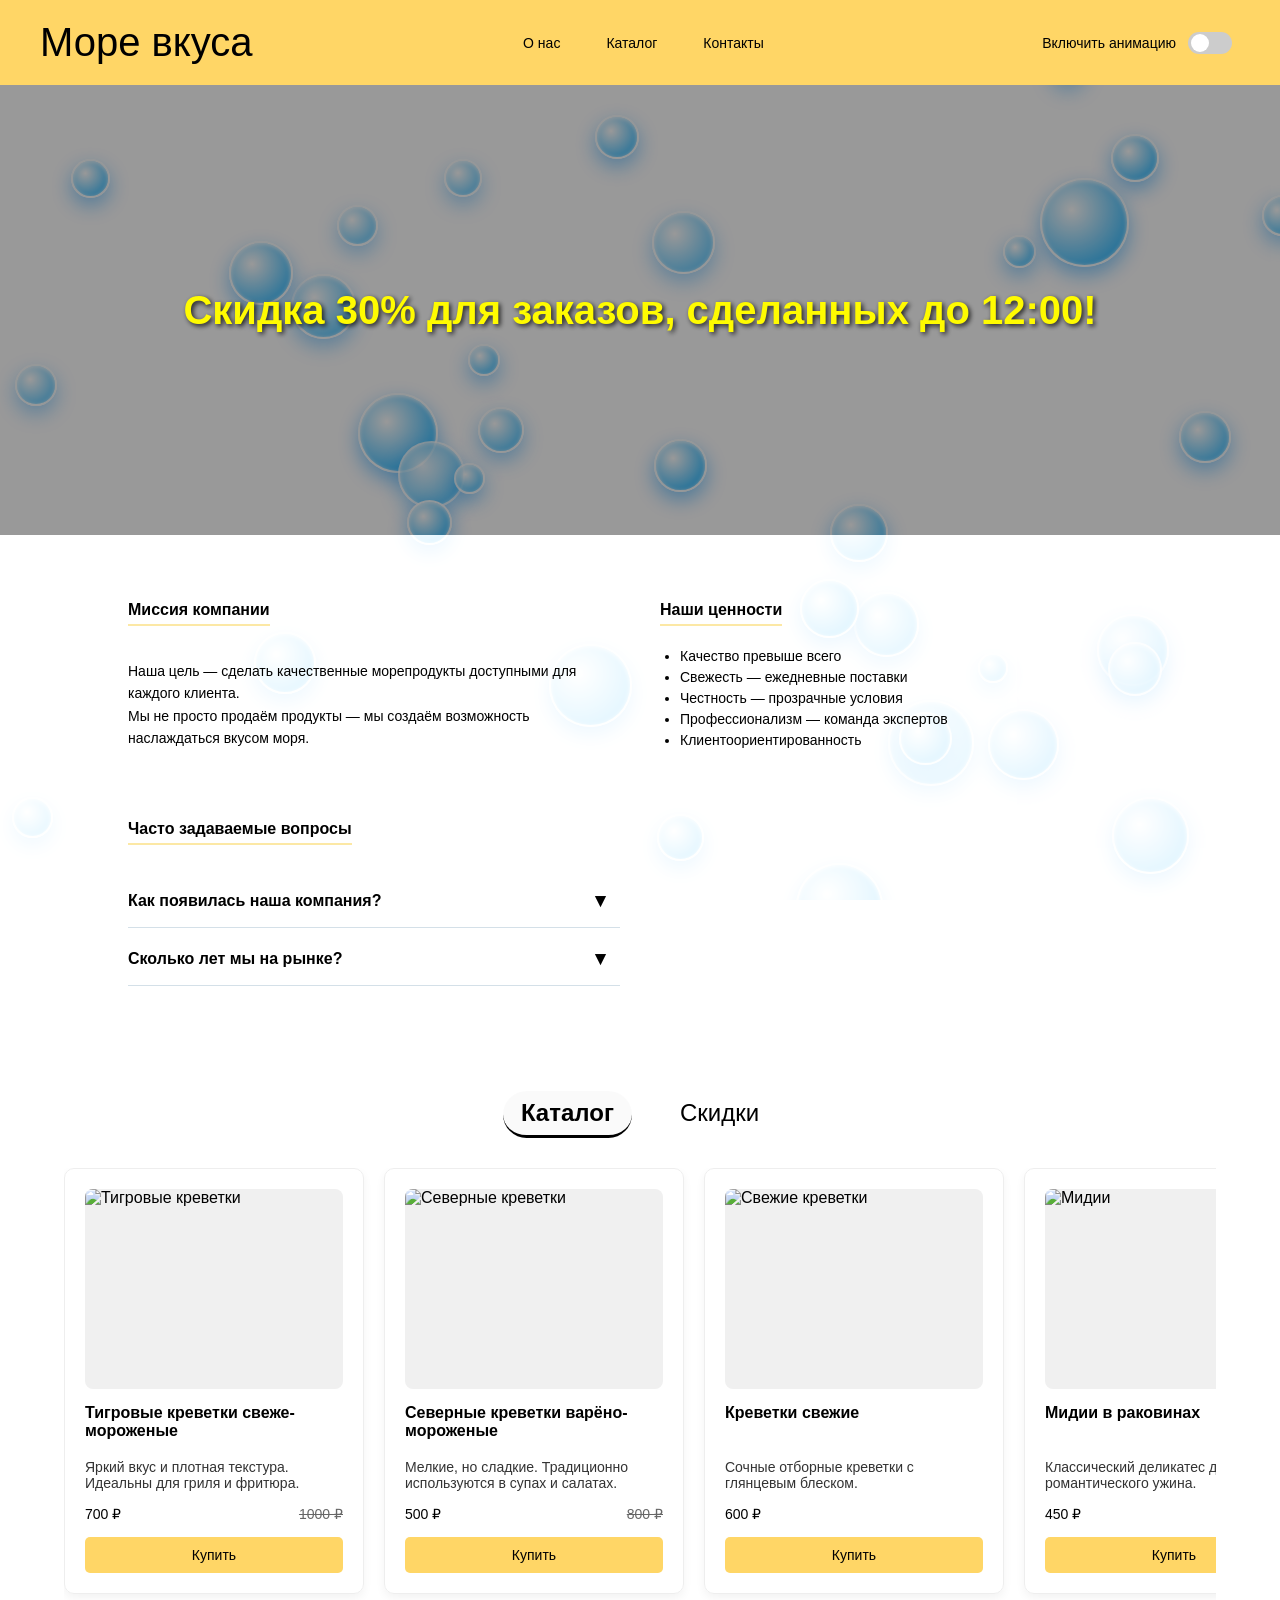
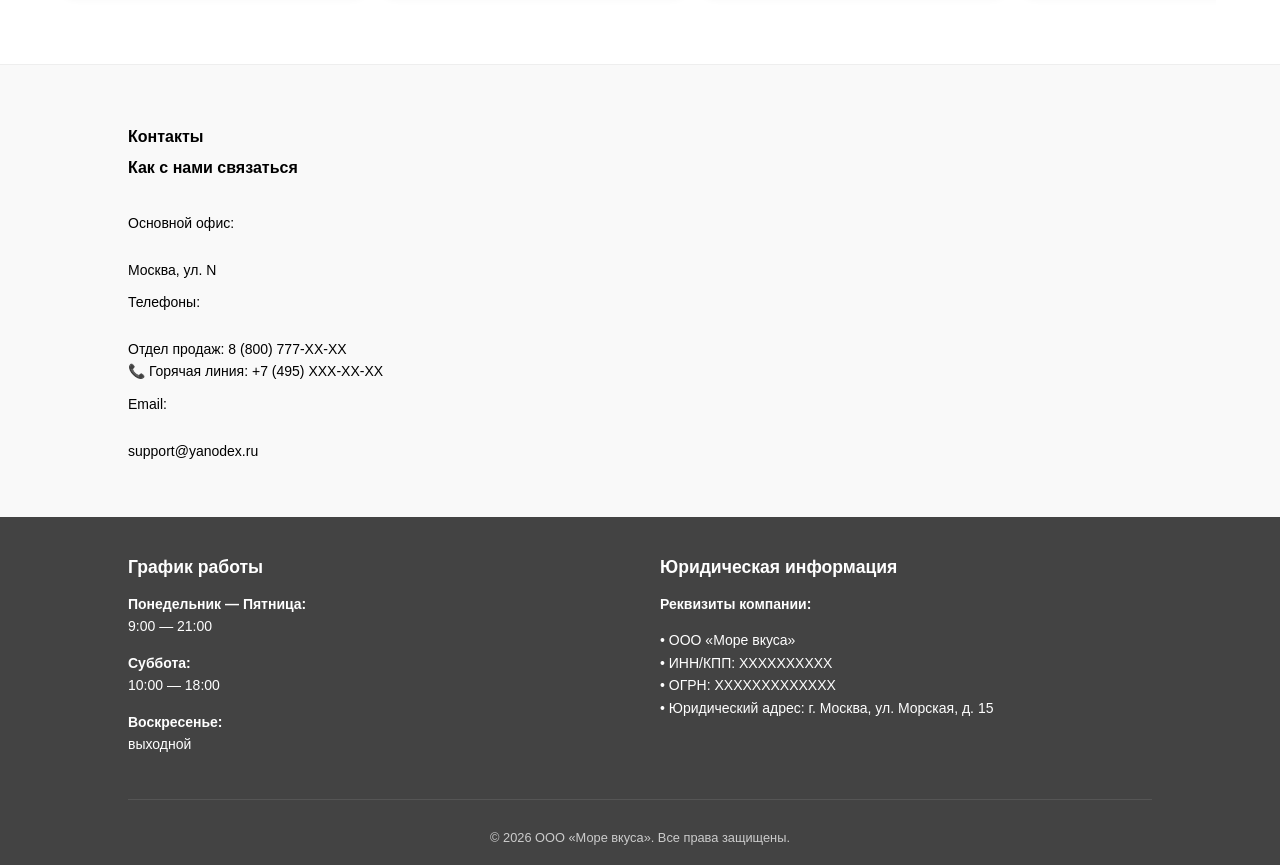
==== commit 7123a2f3: "Update index.html" ====
--- a/index.html
+++ b/index.html
@@ -63,35 +63,35 @@
         <div id="tab-catalog" class="tab-content active">
             <div class="slider-container">
                 <div class="product-card">
-                    <img class="product-img" src="images/tigrovie.jpeg" alt="Тигровые креветки">
+                    <img class="product-img" src="Тигровые креветки.jpeg" alt="Тигровые креветки">
                     <div class="product-title">Тигровые креветки свеже-мороженые</div>
                     <div class="product-desc">Яркий вкус и плотная текстура. Идеальны для гриля и фритюра.</div>
                     <div class="price-block"><span class="price">700 ₽</span><span class="old-price">1000 ₽</span></div>
                     <button class="order-btn">Купить</button>
                 </div>
                 <div class="product-card">
-                    <img class="product-img" src="images/sevcrevetki.jpeg" alt="Северные креветки">
+                    <img class="product-img" src="Северные креветки.jpeg" alt="Северные креветки">
                     <div class="product-title">Северные креветки варёно-мороженые</div>
                     <div class="product-desc">Мелкие, но сладкие. Традиционно используются в супах и салатах.</div>
                     <div class="price-block"><span class="price">500 ₽</span><span class="old-price">800 ₽</span></div>
                     <button class="order-btn">Купить</button>
                 </div>
                 <div class="product-card">
-                    <img class="product-img" src="images/crevetkisvez.jpeg" alt="Свежие креветки">
+                    <img class="product-img" src="Свежие креветки.jpeg" alt="Свежие креветки">
                     <div class="product-title">Креветки свежие</div>
                     <div class="product-desc">Сочные отборные креветки с глянцевым блеском.</div>
                     <div class="price-block"><span class="price">600 ₽</span><span class="old-price" style="visibility: hidden;">-</span></div>
                     <button class="order-btn">Купить</button>
                 </div>
                 <div class="product-card">
-                    <img class="product-img" src="images/midee.jpeg" alt="Мидии">
+                    <img class="product-img" src="Мидии в раковинах.jpeg" alt="Мидии">
                     <div class="product-title">Мидии в раковинах</div>
                     <div class="product-desc">Классический деликатес для романтического ужина.</div>
                     <div class="price-block"><span class="price">450 ₽</span><span class="old-price">550 ₽</span></div>
                     <button class="order-btn">Купить</button>
                 </div>
                 <div class="product-card">
-                    <img class="product-img" src="images/losos.jpeg" alt="Лосось">
+                    <img class="product-img" src="Филе лосося.jpeg" alt="Лосось">
                     <div class="product-title">Филе лосося охлажденное</div>
                     <div class="product-desc">Премиальное качество, насыщенный цвет.</div>
                     <div class="price-block"><span class="price">1200 ₽</span><span class="old-price">1500 ₽</span></div>
@@ -102,28 +102,28 @@
         <div id="tab-discounts" class="tab-content">
             <div class="slider-container">
                 <div class="product-card">
-                    <img class="product-img" src="images/tigrovie.jpeg" alt="Тигровые креветки">
+                    <img class="product-img" src="Тигровые креветки.jpeg" alt="Тигровые креветки">
                     <div class="product-title">Тигровые креветки свеже-мороженые</div>
                     <div class="product-desc">Акция! Сочные гигантские креветки.</div>
                     <div class="price-block"><span class="price">700 ₽</span><span class="old-price">1000 ₽</span><span class="discount-badge">-30%</span></div>
                     <button class="order-btn">Купить</button>
                 </div>
                 <div class="product-card">
-                    <img class="product-img" src="images/sevcrevetki.jpeg" alt="Северные креветки">
+                    <img class="product-img" src="Северные креветки.jpeg" alt="Северные креветки">
                     <div class="product-title">Северные креветки варёно-мороженые</div>
                     <div class="product-desc">Сладкие и нежные, идеальная закуска.</div>
                     <div class="price-block"><span class="price">500 ₽</span><span class="old-price">800 ₽</span><span class="discount-badge">-37%</span></div>
                     <button class="order-btn">Купить</button>
                 </div>
                 <div class="product-card">
-                    <img class="product-img" src="images/midee.jpeg" alt="Мидии">
+                    <img class="product-img" src="Мидии в раковинах.jpeg" alt="Мидии">
                     <div class="product-title">Мидии в раковинах</div>
                     <div class="product-desc">Нежнейшие мидии из чистых вод.</div>
                     <div class="price-block"><span class="price">450 ₽</span><span class="old-price">550 ₽</span><span class="discount-badge">-18%</span></div>
                     <button class="order-btn">Купить</button>
                 </div>
                 <div class="product-card">
-                    <img class="product-img" src="images/losos.jpeg" alt="Лосось">
+                    <img class="product-img" src="Филе лосося.jpeg" alt="Лосось">
                     <div class="product-title">Филе лосося охлажденное</div>
                     <div class="product-desc">Стейки премиум-класса.</div>
                     <div class="price-block"><span class="price">1200 ₽</span><span class="old-price">1500 ₽</span><span class="discount-badge">-20%</span></div>
@@ -183,3 +183,4 @@
     <script src="script.js"></script>
 </body>
 </html>
+
--- a/style.css
+++ b/style.css
@@ -94,7 +94,7 @@
 .hero {
     position: relative;
     height: 50vh;
-    background-image: url('Баннер.jpg');
+    background-image: url('images/banner.jpg'); /* ← исправлено */
     background-size: cover;
     background-position: center;
     display: flex;
@@ -409,7 +409,7 @@
     width: 30px;
     height: 30px;
     border-radius: 50%;
-    background: #D9D9D9; /* начальный цвет */
+    background: #D9D9D9;
     animation: bounce 1.4s infinite ease-in-out both;
 }
 .dot:nth-child(1) { animation-delay: -0.32s; }
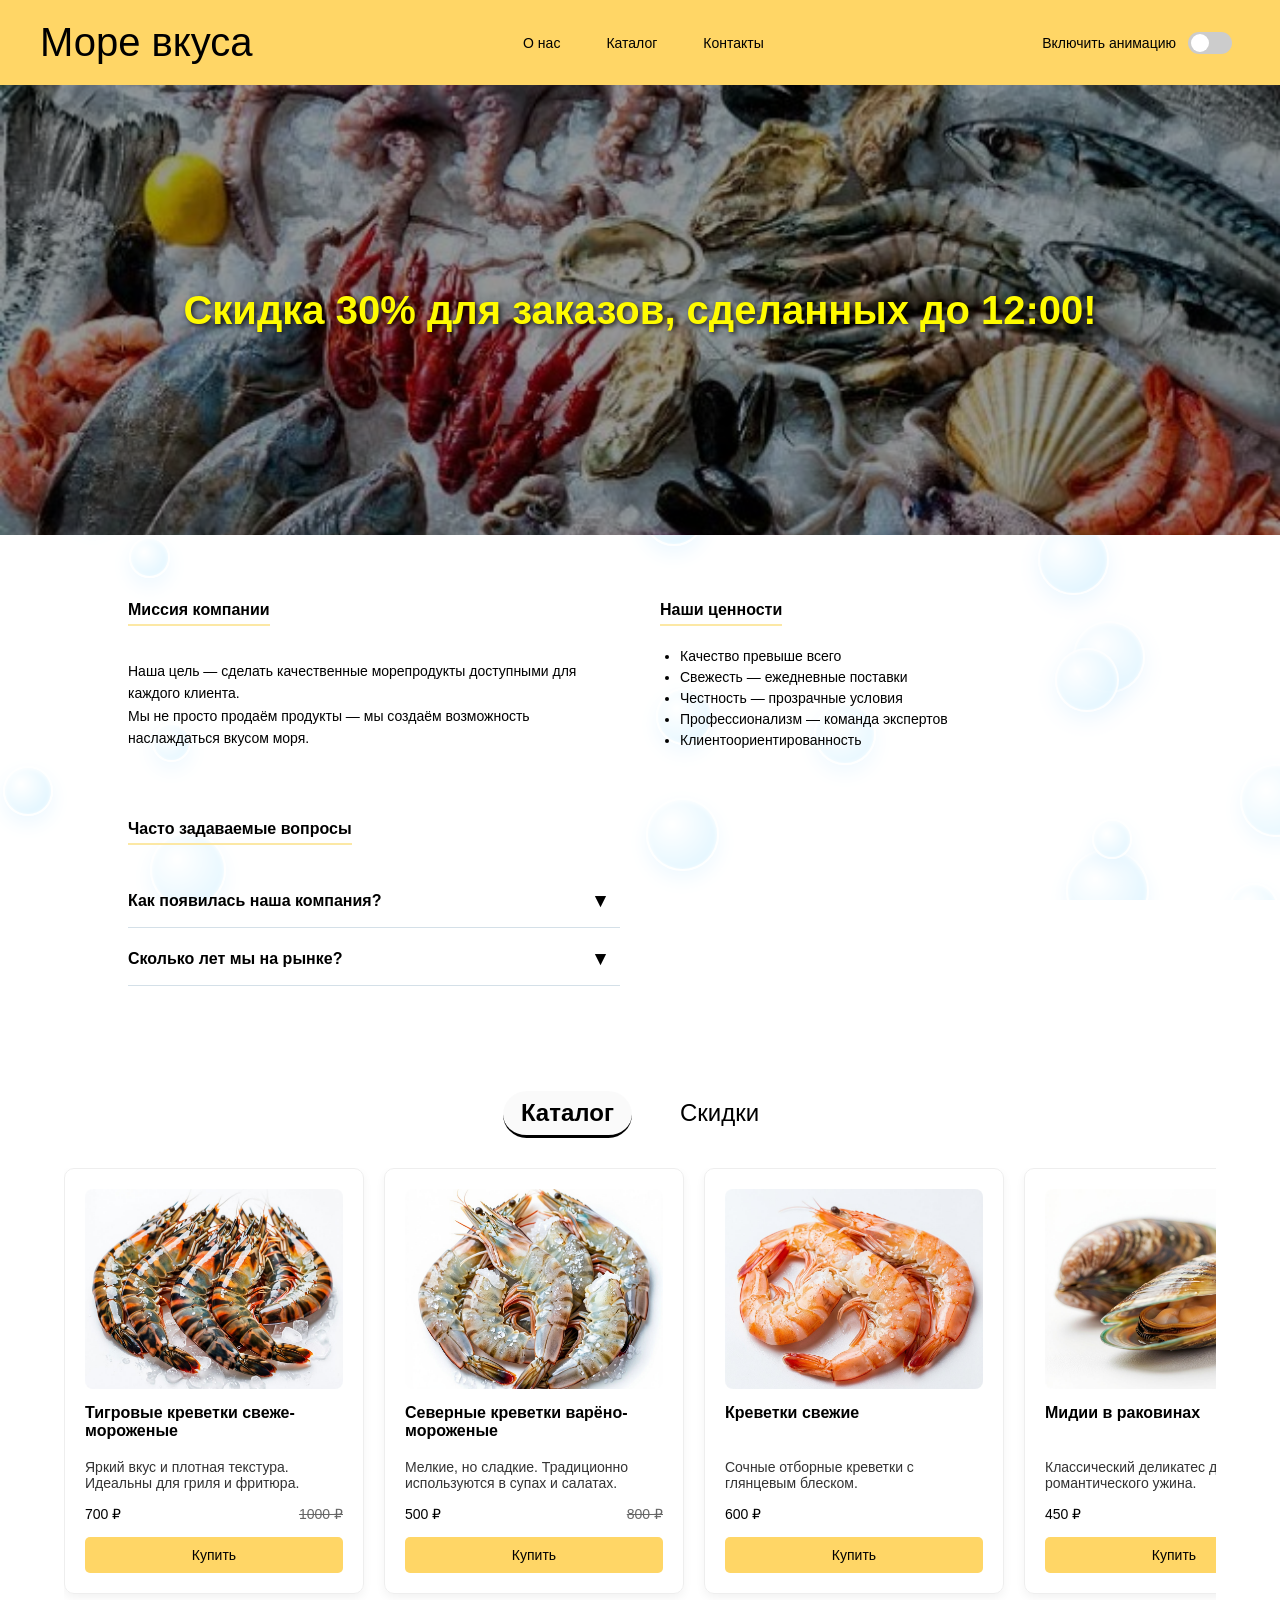
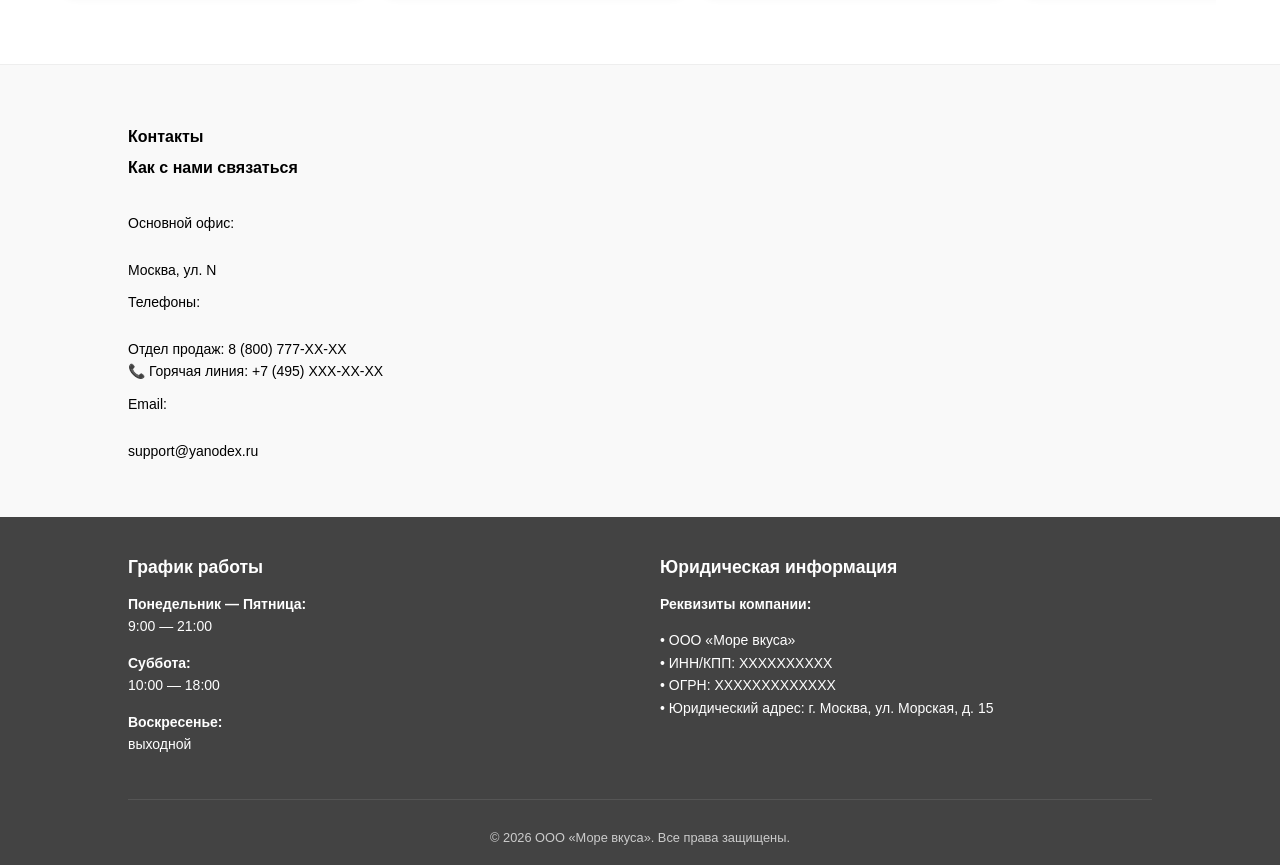
==== commit d5b51e3e: "Update index.html" ====
--- a/index.html
+++ b/index.html
@@ -63,35 +63,35 @@
         <div id="tab-catalog" class="tab-content active">
             <div class="slider-container">
                 <div class="product-card">
-                    <img class="product-img" src="Тигровые креветки.jpeg" alt="Тигровые креветки">
+                    <img class="product-img" src="images/tigrovie.jpeg" alt="Тигровые креветки">
                     <div class="product-title">Тигровые креветки свеже-мороженые</div>
                     <div class="product-desc">Яркий вкус и плотная текстура. Идеальны для гриля и фритюра.</div>
                     <div class="price-block"><span class="price">700 ₽</span><span class="old-price">1000 ₽</span></div>
                     <button class="order-btn">Купить</button>
                 </div>
                 <div class="product-card">
-                    <img class="product-img" src="Северные креветки.jpeg" alt="Северные креветки">
+                    <img class="product-img" src="images/sevcrevetki.jpeg" alt="Северные креветки">
                     <div class="product-title">Северные креветки варёно-мороженые</div>
                     <div class="product-desc">Мелкие, но сладкие. Традиционно используются в супах и салатах.</div>
                     <div class="price-block"><span class="price">500 ₽</span><span class="old-price">800 ₽</span></div>
                     <button class="order-btn">Купить</button>
                 </div>
                 <div class="product-card">
-                    <img class="product-img" src="Свежие креветки.jpeg" alt="Свежие креветки">
+                    <img class="product-img" src="images/crevetkisvez.jpeg" alt="Свежие креветки">
                     <div class="product-title">Креветки свежие</div>
                     <div class="product-desc">Сочные отборные креветки с глянцевым блеском.</div>
                     <div class="price-block"><span class="price">600 ₽</span><span class="old-price" style="visibility: hidden;">-</span></div>
                     <button class="order-btn">Купить</button>
                 </div>
                 <div class="product-card">
-                    <img class="product-img" src="Мидии в раковинах.jpeg" alt="Мидии">
+                    <img class="product-img" src="images/midee.jpeg" alt="Мидии">
                     <div class="product-title">Мидии в раковинах</div>
                     <div class="product-desc">Классический деликатес для романтического ужина.</div>
                     <div class="price-block"><span class="price">450 ₽</span><span class="old-price">550 ₽</span></div>
                     <button class="order-btn">Купить</button>
                 </div>
                 <div class="product-card">
-                    <img class="product-img" src="Филе лосося.jpeg" alt="Лосось">
+                    <img class="product-img" src="images/losos.jpeg" alt="Лосось">
                     <div class="product-title">Филе лосося охлажденное</div>
                     <div class="product-desc">Премиальное качество, насыщенный цвет.</div>
                     <div class="price-block"><span class="price">1200 ₽</span><span class="old-price">1500 ₽</span></div>
@@ -102,28 +102,28 @@
         <div id="tab-discounts" class="tab-content">
             <div class="slider-container">
                 <div class="product-card">
-                    <img class="product-img" src="Тигровые креветки.jpeg" alt="Тигровые креветки">
+                    <img class="product-img" src="images/tigrovie.jpeg" alt="Тигровые креветки">
                     <div class="product-title">Тигровые креветки свеже-мороженые</div>
                     <div class="product-desc">Акция! Сочные гигантские креветки.</div>
                     <div class="price-block"><span class="price">700 ₽</span><span class="old-price">1000 ₽</span><span class="discount-badge">-30%</span></div>
                     <button class="order-btn">Купить</button>
                 </div>
                 <div class="product-card">
-                    <img class="product-img" src="Северные креветки.jpeg" alt="Северные креветки">
+                    <img class="product-img" src="images/sevcrevetki.jpeg" alt="Северные креветки">
                     <div class="product-title">Северные креветки варёно-мороженые</div>
                     <div class="product-desc">Сладкие и нежные, идеальная закуска.</div>
                     <div class="price-block"><span class="price">500 ₽</span><span class="old-price">800 ₽</span><span class="discount-badge">-37%</span></div>
                     <button class="order-btn">Купить</button>
                 </div>
                 <div class="product-card">
-                    <img class="product-img" src="Мидии в раковинах.jpeg" alt="Мидии">
+                    <img class="product-img" src="images/midee.jpeg" alt="Мидии">
                     <div class="product-title">Мидии в раковинах</div>
                     <div class="product-desc">Нежнейшие мидии из чистых вод.</div>
                     <div class="price-block"><span class="price">450 ₽</span><span class="old-price">550 ₽</span><span class="discount-badge">-18%</span></div>
                     <button class="order-btn">Купить</button>
                 </div>
                 <div class="product-card">
-                    <img class="product-img" src="Филе лосося.jpeg" alt="Лосось">
+                    <img class="product-img" src="images/losos.jpeg" alt="Лосось">
                     <div class="product-title">Филе лосося охлажденное</div>
                     <div class="product-desc">Стейки премиум-класса.</div>
                     <div class="price-block"><span class="price">1200 ₽</span><span class="old-price">1500 ₽</span><span class="discount-badge">-20%</span></div>
@@ -183,4 +183,3 @@
     <script src="script.js"></script>
 </body>
 </html>
-
